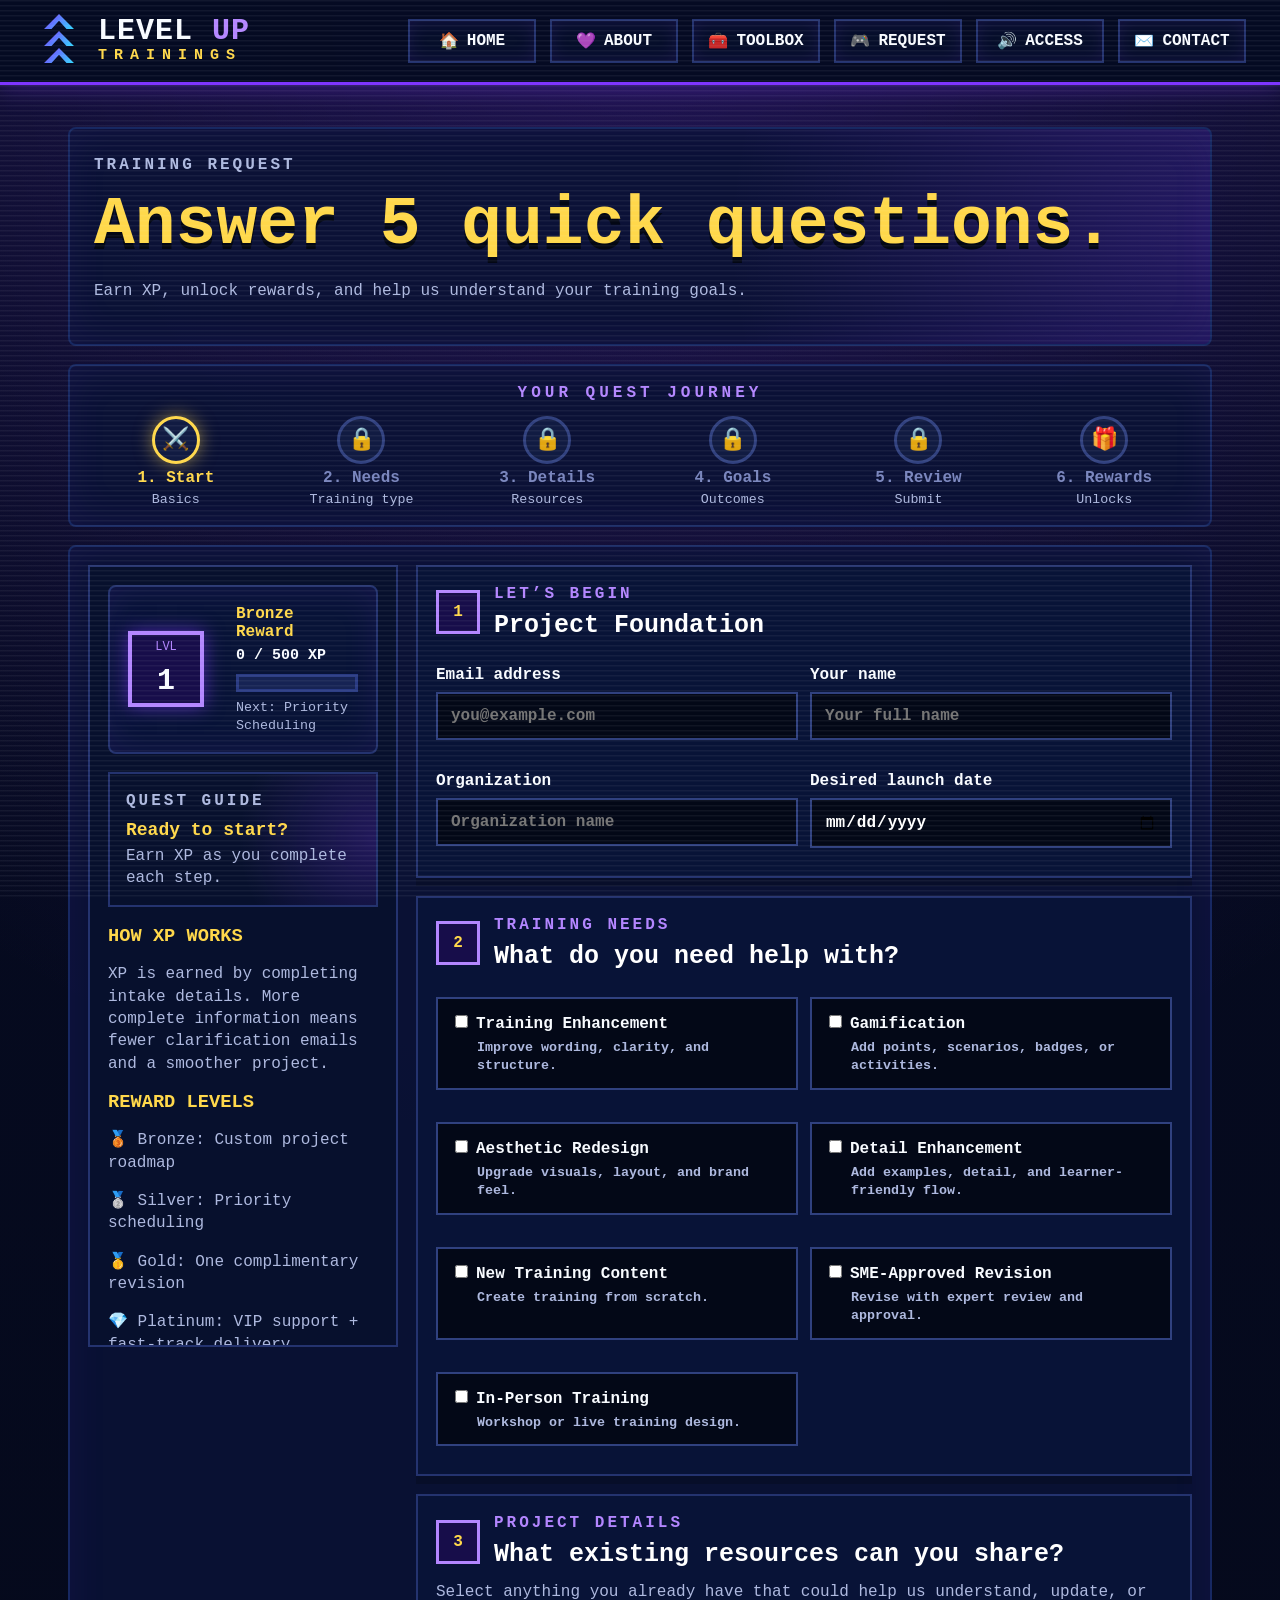
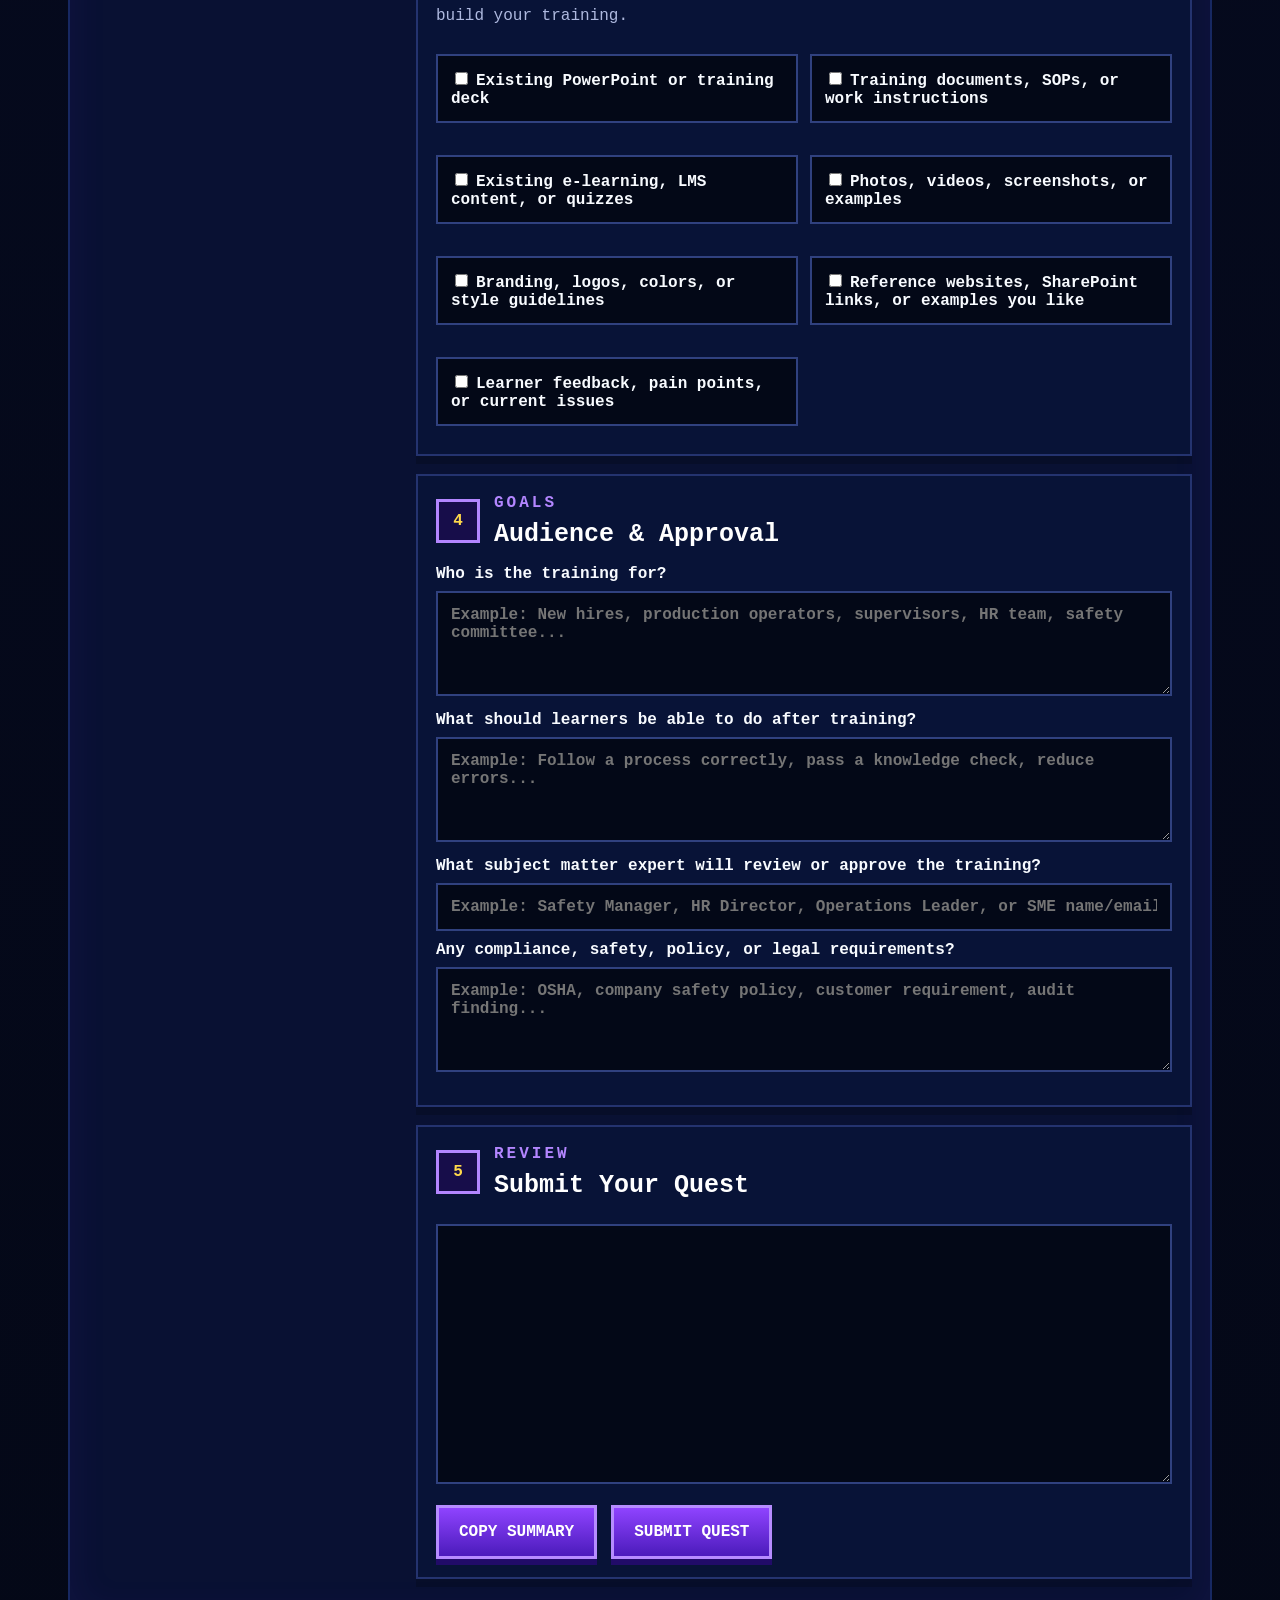
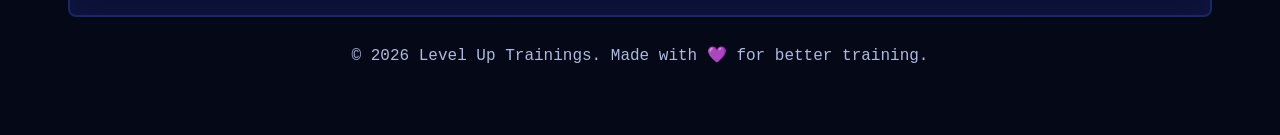
==== quest.html @ 333dbb55 "Add files via upload" ====
<!DOCTYPE html>
<html lang="en">
<head>
  <meta charset="UTF-8" />
  <meta name="viewport" content="width=device-width, initial-scale=1.0" />
  <title>Quest | Level Up Trainings</title>
  <link rel="manifest" href="manifest.webmanifest" />
  <meta name="theme-color" content="#7e35ff" />
  <link rel="apple-touch-icon" href="icon-192.png" />
  <link rel="stylesheet" href="styles.css" />
</head>
<body>
  <div id="confetti"></div>
  <div class="scanlines"></div>

  <header class="topbar">
    <div class="brand">
      <div class="level-mark"><span></span><span></span><span></span></div>
      <div>
        <h1>LEVEL <b>UP</b></h1>
        <p>TRAININGS</p>
      </div>
    </div>
    <nav>
      <a href="index.html">🏠 <span>Home</span></a>
      <a href="about.html">💜 <span>About</span></a>
      <a href="services.html">🧰 <span>Toolbox</span></a>
      <a href="quest.html">🎮 <span>reQUEST</span></a>
      <a href="accessibility.html">🔊 <span>Access</span></a>
      <a href="contact.html">✉️ <span>Contact</span></a>
    </nav>
  </header>

  <main>

    <section class="page-hero compact-page-hero">
      <p class="mini">Training reQUEST</p>
      <h2>Answer 5 quick questions.</h2>
      <p>Earn XP, unlock rewards, and help us understand your training goals.</p>
    </section>
<section class="journey">
      <p>Your Quest Journey</p>
      <div class="journey-grid">
        <div class="step active"><span>⚔️</span><b>1. Start</b><small>Basics</small></div>
        <div class="step"><span>🔒</span><b>2. Needs</b><small>Training type</small></div>
        <div class="step"><span>🔒</span><b>3. Details</b><small>Resources</small></div>
        <div class="step"><span>🔒</span><b>4. Goals</b><small>Outcomes</small></div>
        <div class="step"><span>🔒</span><b>5. Review</b><small>Submit</small></div>
        <div class="step"><span>🎁</span><b>6. Rewards</b><small>Unlocks</small></div>
      </div>
    </section>

    <section id="quest" class="quest">
      <aside id="rewards" class="side-panel">
        <section class="status-row side-status">
          <div class="level-badge">
            <span>LVL</span>
            <strong id="levelNumber">1</strong>
          </div>
          <div class="xp-summary">
            <div class="xp-top">
              <strong id="discountLine">Bronze Reward</strong>
              <span><b id="xpNumber">0</b> / 500 XP</span>
            </div>
            <div class="xp-meter"><div id="meterFill"></div></div>
            <small id="nextReward">Next: Priority Scheduling</small>
          </div>
          <div id="xpBurst" class="xp-burst">+25 XP</div>
        </section>

        <div class="reaction-card">
          <p class="mini">Quest Guide</p>
          <strong id="sideReaction">Ready to start?</strong>
          <span id="sideReactionSub">Earn XP as you complete each step.</span>
        </div>

        <h3>How XP Works</h3>
        <p>XP is earned by completing intake details. More complete information means fewer clarification emails and a smoother project.</p>

        <h3>Reward Levels</h3>
        <p>🥉 Bronze: Custom project roadmap</p>
        <p>🥈 Silver: Priority scheduling</p>
        <p>🥇 Gold: One complimentary revision</p>
        <p>💎 Platinum: VIP support + fast-track delivery</p>
      </aside>

      <form id="questForm" action="https://formspree.io/f/xlgywrpr" method="POST">
        <input type="hidden" id="xpHidden" name="training_readiness_xp" value="0 / 500">
        <input type="hidden" id="discountHidden" name="discount_unlocked" value="Bronze Reward">
        <input type="hidden" id="summaryHidden" name="full_summary" value="">

        <section class="quest-card">
          <div class="quest-title"><span>1</span><div><p class="mini">Let’s Begin</p><h3>Project Foundation</h3></div></div>
          <div class="grid">
            <label>Email address<input data-xp="25" name="email" type="email" placeholder="you@example.com"></label>
            <label>Your name<input data-xp="25" name="contact_name" type="text" placeholder="Your full name"></label>
            <label>Organization<input data-xp="25" name="company_name" type="text" placeholder="Organization name"></label>
            <label>Desired launch date<input data-xp="25" name="launch_date" type="date"></label>
          </div>
        </section>

        <section class="quest-card">
          <div class="quest-title"><span>2</span><div><p class="mini">Training Needs</p><h3>What do you need help with?</h3></div></div>
          <div class="choices">
            <label><input data-xp="40" type="checkbox" name="services" value="Training Enhancement"><b>Training Enhancement</b><small>Improve wording, clarity, and structure.</small></label>
            <label><input data-xp="40" type="checkbox" name="services" value="Gamification"><b>Gamification</b><small>Add points, scenarios, badges, or activities.</small></label>
            <label><input data-xp="40" type="checkbox" name="services" value="Aesthetic Redesign"><b>Aesthetic Redesign</b><small>Upgrade visuals, layout, and brand feel.</small></label>
            <label><input data-xp="40" type="checkbox" name="services" value="Detail Enhancement / Content Rewrite"><b>Detail Enhancement</b><small>Add examples, detail, and learner-friendly flow.</small></label>
            <label><input data-xp="60" type="checkbox" name="services" value="New Training Content"><b>New Training Content</b><small>Create training from scratch.</small></label>
            <label><input data-xp="40" type="checkbox" name="services" value="SME Approved Revision"><b>SME-Approved Revision</b><small>Revise with expert review and approval.</small></label>
            <label><input data-xp="50" type="checkbox" name="services" value="In-Person / Instructor-Led Training"><b>In-Person Training</b><small>Workshop or live training design.</small></label>
          </div>
        </section>

        <section class="quest-card">
          <div class="quest-title"><span>3</span><div><p class="mini">Project Details</p><h3>What existing resources can you share?</h3></div></div>
          <p class="quest-helper">Select anything you already have that could help us understand, update, or build your training.</p>
          <div class="choices compact">
            <label><input data-xp="40" type="checkbox" name="materials" value="Existing PowerPoint or training deck">Existing PowerPoint or training deck</label>
            <label><input data-xp="40" type="checkbox" name="materials" value="Training documents, SOPs, or work instructions">Training documents, SOPs, or work instructions</label>
            <label><input data-xp="30" type="checkbox" name="materials" value="Existing e-learning, LMS content, or quizzes">Existing e-learning, LMS content, or quizzes</label>
            <label><input data-xp="30" type="checkbox" name="materials" value="Photos, videos, screenshots, or examples">Photos, videos, screenshots, or examples</label>
            <label><input data-xp="30" type="checkbox" name="materials" value="Branding, logos, colors, or style guidelines">Branding, logos, colors, or style guidelines</label>
            <label><input data-xp="30" type="checkbox" name="materials" value="Reference websites, SharePoint links, or examples you like">Reference websites, SharePoint links, or examples you like</label>
            <label><input data-xp="30" type="checkbox" name="materials" value="Learner feedback, pain points, or current issues">Learner feedback, pain points, or current issues</label>
          </div>
        </section>

        <section class="quest-card">
          <div class="quest-title"><span>4</span><div><p class="mini">Goals</p><h3>Audience & Approval</h3></div></div>
          <label>Who is the training for?<textarea data-xp="40" name="audience" placeholder="Example: New hires, production operators, supervisors, HR team, safety committee..."></textarea></label>
          <label>What should learners be able to do after training?<textarea data-xp="50" name="learning_goals" placeholder="Example: Follow a process correctly, pass a knowledge check, reduce errors..."></textarea></label>
          <label>What subject matter expert will review or approve the training?<input data-xp="30" name="sme_contact" type="text" placeholder="Example: Safety Manager, HR Director, Operations Leader, or SME name/email"></label>
          <label>Any compliance, safety, policy, or legal requirements?<textarea data-xp="40" name="requirements" placeholder="Example: OSHA, company safety policy, customer requirement, audit finding..."></textarea></label>
        </section>

        <section class="quest-card summary">
          <div class="quest-title"><span>5</span><div><p class="mini">Review</p><h3>Submit Your Quest</h3></div></div>
          <textarea id="summaryBox" readonly></textarea>
          <div class="actions">
            <button type="button" id="copyBtn">Copy Summary</button>
            <button type="submit">Submit Quest</button>
          </div>
        </section>
      </form>
    </section>

    
    <footer>© 2026 Level Up Trainings. Made with 💜 for better training.</footer>
  </main>

  <script src="app.js"></script>
  <script>
    if ("serviceWorker" in navigator) {
      window.addEventListener("load", () => {
        navigator.serviceWorker.register("service-worker.js");
      });
    }
  </script>
</body>
</html>
---- styles.css ----
:root {
  --bg: #050b22;
  --panel: #0b1435;
  --panel2: #101c46;
  --line: #2c3c83;
  --purple: #7e35ff;
  --purple2: #b386ff;
  --gold: #ffd84b;
  --cyan: #34d8ff;
  --white: #f8fbff;
  --muted: #aeb9df;
  --green: #79ff6b;
}

* { box-sizing: border-box; }

html { scroll-behavior: smooth; }

body {
  margin: 0;
  background:
    radial-gradient(circle at top, rgba(126,53,255,.22), transparent 34%),
    linear-gradient(180deg, #060b22 0%, #040817 100%);
  color: var(--white);
  font-family: "Courier New", monospace;
}

.scanlines {
  pointer-events: none;
  position: fixed;
  inset: 0;
  z-index: 999;
  opacity: .055;
  background: repeating-linear-gradient(0deg, transparent 0 3px, white 4px 5px);
}

.topbar {
  position: sticky;
  top: 0;
  z-index: 50;
  display: flex;
  justify-content: space-between;
  align-items: center;
  padding: 14px 34px;
  background: rgba(5, 11, 34, .96);
  border-bottom: 3px solid var(--purple);
  box-shadow: 0 0 28px rgba(126,53,255,.35);
}

.brand {
  display: flex;
  align-items: center;
  gap: 14px;
}

.level-mark {
  width: 50px;
  height: 54px;
  position: relative;
}

.level-mark span {
  position: absolute;
  left: 10px;
  width: 30px;
  height: 15px;
  background: linear-gradient(135deg, var(--purple), var(--cyan));
  clip-path: polygon(50% 0, 100% 100%, 75% 100%, 50% 45%, 25% 100%, 0 100%);
  filter: drop-shadow(0 0 10px rgba(126,53,255,.8));
  animation: logoPulse 1.4s infinite alternate;
}

.level-mark span:nth-child(1) { top: 0; }
.level-mark span:nth-child(2) { top: 17px; animation-delay: .15s; }
.level-mark span:nth-child(3) { top: 34px; animation-delay: .3s; }

@keyframes logoPulse {
  from { transform: translateY(0); filter: drop-shadow(0 0 8px rgba(126,53,255,.6)); }
  to { transform: translateY(-4px); filter: drop-shadow(0 0 16px rgba(52,216,255,.9)); }
}

.brand h1 {
  margin: 0;
  font-size: 30px;
  line-height: .9;
  letter-spacing: 1px;
}

.brand h1 b { color: var(--purple2); }

.brand p {
  margin: 2px 0 0;
  color: var(--gold);
  letter-spacing: 7px;
  font-weight: 900;
  font-size: 15px;
}

nav {
  display: flex;
  align-items: center;
  gap: 14px;
  text-transform: uppercase;
  font-weight: 900;
}

nav a {
  height: 44px;
  min-width: 128px;
  display: inline-flex;
  align-items: center;
  justify-content: center;
  gap: 8px;
  color: var(--white);
  text-decoration: none;
  border: 2px solid #24336f;
  background: rgba(7, 16, 45, .72);
  box-shadow: inset 0 0 18px rgba(126,53,255,.12);
}

nav a:hover { color: var(--gold); }

main {
  max-width: 1180px;
  margin: 0 auto;
  padding: 24px 18px 70px;
}

.hero {
  display: grid;
  grid-template-columns: 1fr 1fr;
  gap: 22px;
  align-items: center;
  padding: 28px;
  border: 2px solid #152565;
  border-radius: 8px;
  background:
    radial-gradient(circle at 76% 42%, rgba(126,53,255,.38), transparent 30%),
    linear-gradient(135deg, rgba(10,18,54,.96), rgba(3,7,22,.96));
  box-shadow: inset 0 0 80px rgba(126,53,255,.10), 0 0 34px rgba(0,0,0,.45);
  position: relative;
  overflow: hidden;
}

.hero:before {
  content: "";
  position: absolute;
  inset: 0;
  opacity: .12;
  background-image:
    linear-gradient(rgba(255,255,255,.03) 1px, transparent 1px),
    linear-gradient(90deg, rgba(255,255,255,.03) 1px, transparent 1px);
  background-size: 20px 20px;
}

.hero > * { position: relative; }

.mini {
  text-transform: uppercase;
  color: var(--purple2);
  letter-spacing: 3px;
  font-weight: 900;
  margin: 0 0 8px;
}

.hero h2 {
  margin: 0 0 16px;
  font-size: clamp(42px, 6vw, 72px);
  line-height: .94;
  letter-spacing: -2px;
  text-shadow: 0 6px #030714;
}

.hero h2 span { color: var(--purple2); }
.hero h2 em {
  color: var(--gold);
  font-style: normal;
}

.intro {
  max-width: 500px;
  font-size: 19px;
  line-height: 1.4;
}

.pixel-button {
  display: inline-flex;
  align-items: center;
  gap: 16px;
  margin-top: 16px;
  padding: 17px 28px;
  color: white;
  text-decoration: none;
  font-size: 24px;
  font-weight: 900;
  background: linear-gradient(180deg, #8f43ff, #4b1bbb);
  border: 4px solid #b68cff;
  border-radius: 8px;
  box-shadow: 0 7px 0 #210b68, 0 0 24px rgba(126,53,255,.7);
  text-transform: uppercase;
}

.mascot-stage {
  min-height: 390px;
  display: grid;
  place-items: center;
  position: relative;
  overflow: hidden;
  border-radius: 8px;
  border: 1px solid rgba(126,53,255,.35);
  background:
    radial-gradient(circle at center, rgba(126,53,255,.25), transparent 45%),
    linear-gradient(180deg, rgba(9, 20, 62, .9), rgba(6, 11, 34, .95));
}

.sky {
  position: absolute;
  inset: 0;
  opacity: .22;
  background:
    radial-gradient(circle at 18% 22%, var(--gold) 0 2px, transparent 3px),
    radial-gradient(circle at 70% 18%, var(--purple2) 0 2px, transparent 3px),
    radial-gradient(circle at 80% 55%, var(--cyan) 0 1px, transparent 2px),
    linear-gradient(180deg, rgba(22, 62, 92, .45), rgba(2,8,24,.7));
}

.platform {
  position: absolute;
  bottom: 52px;
  width: 320px;
  height: 38px;
  background:
    linear-gradient(180deg, #7be34a 0 35%, #3f8e28 35% 55%, #5d331e 55% 100%);
  border: 5px solid #1e120c;
  box-shadow: 0 12px 0 rgba(0,0,0,.35);
}

#mascot {
  position: relative;
  z-index: 2;
  width: min(320px, 88%);
  image-rendering: auto;
  filter: drop-shadow(0 16px 0 rgba(0,0,0,.3));
  animation: idle 1.8s ease-in-out infinite;
}

#mascot.jump { animation: hop .55s ease; }

@keyframes idle {
  0%,100% { transform: translateY(0); }
  50% { transform: translateY(-7px); }
}

@keyframes hop {
  0% { transform: translateY(0) scale(1); }
  35% { transform: translateY(-36px) scale(1.06); }
  70% { transform: translateY(7px) scale(.98); }
  100% { transform: translateY(0) scale(1); }
}

.speech {
  position: absolute;
  right: 18px;
  top: 22px;
  z-index: 4;
  width: 230px;
  padding: 15px;
  color: #15122f;
  background: var(--white);
  border: 4px solid #cfd6ef;
  box-shadow: 7px 7px 0 rgba(0,0,0,.25);
}

.speech:after {
  content: "";
  position: absolute;
  bottom: -22px;
  left: 38px;
  width: 24px;
  height: 24px;
  background: var(--white);
  border-right: 4px solid #cfd6ef;
  border-bottom: 4px solid #cfd6ef;
  transform: rotate(45deg);
}

.speech strong { color: #11172f; }
.speech p { margin: 8px 0 0; color: #3e4371; }

.status-row, .feature-row, .journey, .quest, .contact {
  margin-top: 18px;
  border: 2px solid #172862;
  border-radius: 8px;
  background: rgba(10, 18, 54, .92);
  box-shadow: inset 0 0 40px rgba(126,53,255,.08);
}

.status-row {
  position: relative;
  display: grid;
  grid-template-columns: 90px 1fr;
  gap: 18px;
  align-items: center;
  padding: 18px;
}

.level-badge {
  width: 76px;
  height: 76px;
  display: grid;
  place-items: center;
  border: 4px solid var(--purple2);
  background: #170d4a;
  box-shadow: 0 0 18px rgba(126,53,255,.55);
}

.level-badge span { font-size: 12px; color: var(--purple2); }
.level-badge strong { font-size: 30px; color: var(--white); }

.xp-top {
  display: flex;
  justify-content: space-between;
  gap: 12px;
  font-weight: 900;
  color: var(--gold);
}

.xp-top span { color: var(--white); }

.xp-meter {
  height: 18px;
  margin: 10px 0 6px;
  background: #162354;
  border: 3px solid #293a82;
  overflow: hidden;
}

#meterFill {
  height: 100%;
  width: 0%;
  background: linear-gradient(90deg, var(--purple), var(--gold));
  transition: width .45s cubic-bezier(.2,.8,.2,1);
}

#nextReward { color: var(--muted); }

.xp-burst {
  position: absolute;
  right: 20px;
  top: 8px;
  opacity: 0;
  color: var(--gold);
  background: #21135e;
  border: 3px solid var(--purple2);
  padding: 8px 12px;
  font-weight: 900;
}

.xp-burst.show { animation: burst .85s ease; }

@keyframes burst {
  0% { opacity: 0; transform: translateY(16px) scale(.85); }
  25% { opacity: 1; transform: translateY(0) scale(1.08); }
  100% { opacity: 0; transform: translateY(-42px) scale(1); }
}

.feature-row {
  display: grid;
  grid-template-columns: repeat(3, 1fr);
}

.feature-row div {
  padding: 18px;
  border-right: 1px solid #24336f;
}

.feature-row div:last-child { border-right: 0; }

.feature-row strong {
  display: inline-grid;
  place-items: center;
  width: 48px;
  height: 48px;
  border: 3px solid var(--purple2);
  color: var(--gold);
  margin-bottom: 8px;
}

.feature-row h3 {
  margin: 0 0 6px;
  color: var(--gold);
  text-transform: uppercase;
}

.feature-row p { margin: 0; color: var(--muted); }

.journey {
  padding: 18px;
}

.journey > p {
  text-align: center;
  margin: 0 0 14px;
  text-transform: uppercase;
  color: var(--purple2);
  letter-spacing: 4px;
  font-weight: 900;
}

.journey-grid {
  display: grid;
  grid-template-columns: repeat(6, 1fr);
  gap: 10px;
}

.step {
  display: grid;
  place-items: center;
  gap: 5px;
  color: #7985bd;
  text-align: center;
}

.step span {
  width: 48px;
  height: 48px;
  display: grid;
  place-items: center;
  border: 3px solid #31417f;
  border-radius: 50%;
  background: #111b42;
  font-size: 22px;
}

.step.active { color: var(--gold); }
.step.active span {
  border-color: var(--gold);
  box-shadow: 0 0 18px rgba(255,216,75,.5);
}

.step small { color: var(--muted); }

.quest {
  display: grid;
  grid-template-columns: 310px 1fr;
  gap: 18px;
  padding: 18px;
}

.side-panel {
  align-self: start;
  position: sticky;
  top: 108px;
  border: 2px solid #24336f;
  background: #07102d;
  padding: 18px;
}

.side-panel h3 {
  color: var(--gold);
  text-transform: uppercase;
  margin: 0 0 10px;
}

.side-panel p {
  color: var(--muted);
  line-height: 1.4;
}

.quest-card {
  margin-bottom: 18px;
  padding: 18px;
  background: #081337;
  border: 2px solid #24336f;
  box-shadow: 0 8px 0 rgba(0,0,0,.2);
}

.quest-title {
  display: flex;
  gap: 14px;
  align-items: center;
  margin-bottom: 16px;
}

.quest-title span {
  width: 44px;
  height: 44px;
  display: grid;
  place-items: center;
  color: var(--gold);
  background: #170d4a;
  border: 3px solid var(--purple2);
  font-weight: 900;
}

.quest-title h3 {
  margin: 0;
  font-size: 25px;
  color: white;
}

.grid, .choices {
  display: grid;
  grid-template-columns: repeat(2, minmax(0,1fr));
  gap: 12px;
}

label {
  display: block;
  font-weight: 900;
  color: var(--white);
  margin: 10px 0;
}

input[type="text"], input[type="email"], input[type="date"], textarea {
  width: 100%;
  margin-top: 8px;
  padding: 13px;
  color: white;
  background: #030817;
  border: 2px solid #30417f;
  font: inherit;
  outline: none;
}

input:focus, textarea:focus {
  border-color: var(--gold);
  box-shadow: 0 0 0 3px rgba(255,216,75,.16);
}

textarea {
  min-height: 105px;
  resize: vertical;
}

.choices label {
  border: 2px solid #30417f;
  background: #030817;
  padding: 13px;
  cursor: pointer;
}

.choices label:has(input:checked) {
  border-color: var(--gold);
  background: #17113f;
  box-shadow: 0 0 18px rgba(255,216,75,.13);
}

.choices input {
  accent-color: var(--gold);
  margin-right: 8px;
}

.choices small {
  display: block;
  color: var(--muted);
  margin: 6px 0 0 26px;
  line-height: 1.35;
}

.compact label { font-weight: 800; }

.summary textarea {
  min-height: 260px;
}

.actions {
  display: flex;
  gap: 14px;
  flex-wrap: wrap;
  margin-top: 16px;
}

button {
  padding: 15px 20px;
  color: white;
  font: inherit;
  font-weight: 900;
  text-transform: uppercase;
  cursor: pointer;
  background: linear-gradient(180deg, #8f43ff, #4b1bbb);
  border: 3px solid #b68cff;
  box-shadow: 0 6px 0 #210b68;
}

.contact {
  padding: 24px;
  display: grid;
  grid-template-columns: 1.2fr .8fr;
  gap: 18px;
}

.contact h3 {
  color: var(--gold);
  margin: 0 0 10px;
  font-size: 30px;
}

.contact p {
  color: var(--muted);
}

.contact a {
  color: var(--gold);
  font-weight: 900;
}

.contact-card {
  border: 2px solid #24336f;
  background: #07102d;
  padding: 18px;
}

footer {
  color: var(--muted);
  text-align: center;
  margin-top: 28px;
}

.confetti-piece {
  position: fixed;
  top: -20px;
  width: 10px;
  height: 16px;
  z-index: 900;
  animation: fall 1.4s linear forwards;
}

@keyframes fall {
  to { transform: translateY(110vh) rotate(540deg); opacity: 0; }
}

@media (max-width: 850px) {
  .topbar {
    display: block;
    padding: 12px 18px;
  }

  .brand {
    justify-content: center;
  }

  .brand h1 {
    font-size: 29px;
  }

  .brand p {
    letter-spacing: 6px;
  }

  nav {
    justify-content: center;
    gap: 18px;
    margin-top: 12px;
    font-size: 15px;
  }

  main {
    padding: 12px 10px 50px;
  }

  .hero {
    grid-template-columns: 1fr;
    padding: 18px;
    gap: 12px;
  }

  .hero-copy {
    text-align: center;
  }

  .mini {
    font-size: 12px;
    letter-spacing: 2px;
  }

  .hero h2 {
    font-size: 42px;
  }

  .intro {
    font-size: 16px;
    margin: 0 auto;
  }

  .pixel-button {
    font-size: 19px;
    padding: 14px 20px;
    margin-top: 12px;
  }

  .mascot-stage {
    min-height: 310px;
  }

  #mascot {
    width: min(250px, 80%);
  }

  .platform {
    width: 250px;
    bottom: 38px;
  }

  .speech {
    width: 205px;
    right: 8px;
    top: 12px;
    font-size: 14px;
  }

  .status-row {
    grid-template-columns: 70px 1fr;
    padding: 14px;
    margin-top: 12px;
  }

  .level-badge {
    width: 62px;
    height: 62px;
  }

  .feature-row {
    grid-template-columns: repeat(3, 1fr);
    margin-top: 12px;
  }

  .feature-row div {
    padding: 12px 8px;
    text-align: center;
  }

  .feature-row strong {
    margin: 0 auto 7px;
    width: 38px;
    height: 38px;
  }

  .feature-row h3 {
    font-size: 13px;
  }

  .feature-row p {
    display: none;
  }

  .journey {
    margin-top: 12px;
    padding: 14px;
  }

  .journey-grid {
    grid-template-columns: 1fr;
    gap: 8px;
  }

  .step {
    display: grid;
    grid-template-columns: 48px 1fr;
    text-align: left;
    justify-items: start;
    padding: 10px;
    background: rgba(7, 16, 45, .72);
    border: 1px solid #24336f;
  }

  .step span {
    grid-row: span 2;
  }

  .quest {
    grid-template-columns: 1fr;
    padding: 12px;
    margin-top: 12px;
  }

  .side-panel {
    position: relative;
    top: 0;
    order: 2;
  }

  form {
    order: 1;
  }

  .quest-card {
    padding: 14px;
    margin-bottom: 14px;
  }

  .quest-title h3 {
    font-size: 22px;
  }

  .grid, .choices {
    grid-template-columns: 1fr;
  }

  .contact {
    grid-template-columns: 1fr;
    padding: 18px;
  }
}


/* V4 refinements */
.mascot-glow {
  position: absolute;
  z-index: 1;
  width: 260px;
  height: 260px;
  border-radius: 50%;
  background: radial-gradient(circle, rgba(126,53,255,.34), rgba(126,53,255,.10) 45%, transparent 70%);
  filter: blur(10px);
  animation: softGlow 2.6s ease-in-out infinite alternate;
}

@keyframes softGlow {
  from { opacity: .55; transform: scale(.96); }
  to { opacity: .95; transform: scale(1.05); }
}

#mascot {
  mix-blend-mode: normal;
}

#mascot::after {
  content: "";
}

.mascot-stage::after {
  content: "";
  position: absolute;
  z-index: 1;
  bottom: 42px;
  width: 270px;
  height: 34px;
  border-radius: 50%;
  background: radial-gradient(ellipse, rgba(0,0,0,.45), transparent 68%);
}

.quest-helper {
  margin: -4px 0 16px;
  color: var(--muted);
  line-height: 1.45;
}

.choices.compact {
  grid-template-columns: repeat(2, minmax(0, 1fr));
}

@media (max-width: 850px) {
  nav {
    display: grid;
    grid-template-columns: repeat(3, 1fr);
    gap: 8px;
    margin-top: 10px;
  }

  nav a {
    min-width: 0;
    height: 40px;
    font-size: 13px;
    padding: 0 6px;
  }

  .hero {
    padding: 14px;
  }

  .hero h2 {
    font-size: 36px;
  }

  .intro {
    font-size: 15px;
  }

  .mascot-stage {
    min-height: 250px;
  }

  #mascot {
    width: min(215px, 72%);
  }

  .platform {
    width: 220px;
    height: 30px;
    bottom: 30px;
    border-width: 4px;
  }

  .mascot-stage::after {
    bottom: 24px;
    width: 210px;
  }

  .mascot-glow {
    width: 210px;
    height: 210px;
  }

  .speech {
    width: 178px;
    right: 6px;
    top: 8px;
    font-size: 12px;
    padding: 11px;
  }

  .speech p {
    margin-top: 5px;
  }

  .status-row,
  .feature-row,
  .journey,
  .quest {
    margin-top: 10px;
  }

  .choices.compact {
    grid-template-columns: 1fr;
  }
}


/* V5: pinned live level/XP/reaction side panel */
.side-panel {
  top: 96px;
}

.side-status {
  margin-top: 0;
  margin-bottom: 18px;
  border: 2px solid #24336f;
  background: #081337;
  box-shadow: inset 0 0 35px rgba(126,53,255,.10);
}

.side-status .xp-top {
  display: block;
}

.side-status .xp-top strong {
  display: block;
  color: var(--gold);
  margin-bottom: 6px;
}

.side-status .xp-top span {
  display: block;
  color: var(--white);
  font-size: 15px;
}

.reaction-card {
  border: 2px solid #24336f;
  background:
    radial-gradient(circle at right, rgba(126,53,255,.22), transparent 50%),
    #07102d;
  padding: 16px;
  margin-bottom: 18px;
}

.reaction-card strong {
  display: block;
  color: var(--gold);
  font-size: 18px;
  margin-bottom: 6px;
}

.reaction-card span {
  color: var(--muted);
  line-height: 1.35;
}

.quest {
  align-items: start;
}

@media (min-width: 851px) {
  .side-panel {
    max-height: calc(100vh - 118px);
    overflow: auto;
  }
}

@media (max-width: 850px) {
  .side-panel {
    order: -1;
    position: sticky;
    top: 105px;
    z-index: 20;
    padding: 12px;
    background: rgba(7, 16, 45, .96);
    backdrop-filter: blur(8px);
  }

  .side-panel h3,
  .side-panel > p,
  .reaction-card,
  .side-panel h3:nth-of-type(2),
  .side-panel h3:nth-of-type(2) ~ p {
    display: none;
  }

  .side-status {
    margin-bottom: 0;
    grid-template-columns: 58px 1fr;
    padding: 10px;
  }

  .side-status .level-badge {
    width: 52px;
    height: 52px;
  }

  .side-status .xp-top strong {
    font-size: 13px;
    margin-bottom: 3px;
  }

  .side-status .xp-meter {
    height: 13px;
    margin: 6px 0 3px;
  }
}


/* V9: About + Accessibility sections */
.info-section {
  margin-top: 18px;
  border: 2px solid #172862;
  border-radius: 8px;
  background:
    radial-gradient(circle at right, rgba(126,53,255,.16), transparent 46%),
    rgba(10, 18, 54, .92);
  box-shadow: inset 0 0 40px rgba(126,53,255,.08);
  padding: 24px;
  display: grid;
  grid-template-columns: 1.3fr .8fr;
  gap: 20px;
}

.info-section h3 {
  color: var(--gold);
  font-size: 30px;
  margin: 0 0 12px;
}

.info-section h4 {
  color: var(--gold);
  margin: 0 0 10px;
  text-transform: uppercase;
}

.info-section p {
  color: var(--muted);
  line-height: 1.55;
}

.toolbox-card,
.braille-card {
  border: 2px solid #24336f;
  background: #07102d;
  padding: 18px;
  box-shadow: inset 0 0 26px rgba(126,53,255,.10);
}

.toolbox-card ul {
  padding-left: 20px;
  color: var(--white);
  line-height: 1.8;
}

.access-actions {
  display: flex;
  gap: 12px;
  flex-wrap: wrap;
  margin-top: 14px;
}

.speaker-btn {
  padding: 14px 18px;
  color: white;
  font: inherit;
  font-weight: 900;
  text-transform: uppercase;
  cursor: pointer;
  background: linear-gradient(180deg, #8f43ff, #4b1bbb);
  border: 3px solid #b68cff;
  box-shadow: 0 6px 0 #210b68;
}

.speaker-btn.secondary {
  background: #081337;
  color: var(--gold);
}

.braille-card textarea {
  min-height: 280px;
  color: white;
  background: #030817;
  border: 2px solid #30417f;
  width: 100%;
  font: inherit;
  line-height: 1.45;
}

.small-note {
  font-size: 13px;
}

@media (max-width: 1050px) {
  nav {
    flex-wrap: wrap;
    justify-content: center;
  }

  nav a {
    min-width: 112px;
  }
}

@media (max-width: 850px) {
  .info-section {
    grid-template-columns: 1fr;
    padding: 16px;
    margin-top: 12px;
  }

  .info-section h3 {
    font-size: 24px;
  }

  .access-actions {
    display: grid;
    grid-template-columns: 1fr;
  }

  .speaker-btn {
    width: 100%;
  }

  .braille-card textarea {
    min-height: 240px;
  }

  nav {
    grid-template-columns: repeat(2, 1fr);
  }

  nav a {
    height: 38px;
  }
}


/* V10 multipage layout */
.page-hero {
  margin-top: 18px;
  border: 2px solid #172862;
  border-radius: 8px;
  padding: 34px;
  background:
    radial-gradient(circle at right, rgba(126,53,255,.22), transparent 42%),
    rgba(10, 18, 54, .92);
  box-shadow: inset 0 0 40px rgba(126,53,255,.08);
}

.page-hero h2 {
  margin: 0 0 12px;
  font-size: clamp(38px, 6vw, 68px);
  color: var(--gold);
  text-shadow: 0 6px #030714;
}

.page-hero p {
  color: var(--muted);
  line-height: 1.55;
  max-width: 760px;
}

.compact-page-hero {
  padding: 24px;
}

.small-button {
  font-size: 18px;
  padding: 13px 18px;
}

.service-grid {
  margin-top: 18px;
  display: grid;
  grid-template-columns: repeat(3, minmax(0,1fr));
  gap: 16px;
}

.service-card {
  border: 2px solid #24336f;
  background: #081337;
  padding: 20px;
  box-shadow: 0 8px 0 rgba(0,0,0,.2);
}

.service-card strong {
  display: inline-grid;
  place-items: center;
  width: 52px;
  height: 52px;
  color: var(--gold);
  border: 3px solid var(--purple2);
  margin-bottom: 12px;
  font-size: 24px;
}

.service-card h3 {
  color: var(--gold);
  margin: 0 0 8px;
}

.service-card p {
  color: var(--muted);
  line-height: 1.45;
}

@media (max-width: 1050px) {
  .service-grid {
    grid-template-columns: repeat(2, minmax(0,1fr));
  }
}

@media (max-width: 850px) {
  .page-hero {
    padding: 18px;
    margin-top: 12px;
  }

  .page-hero h2 {
    font-size: 36px;
  }

  .service-grid {
    grid-template-columns: 1fr;
    gap: 12px;
  }
}


/* V11 Training reQUEST + hover popups */
.request-title span {
  color: var(--gold);
  text-shadow: 0 0 12px rgba(255,216,75,.9);
  letter-spacing: 2px;
}

.hover-popup {
  position: fixed;
  top: 108px;
  right: 24px;
  z-index: 1000;
  width: min(420px, calc(100vw - 32px));
  border: 3px solid var(--purple2);
  background:
    radial-gradient(circle at right, rgba(126,53,255,.25), transparent 52%),
    #07102d;
  box-shadow: 0 0 30px rgba(126,53,255,.35), 8px 8px 0 rgba(0,0,0,.35);
  padding: 20px;
  color: var(--white);
  opacity: 0;
  pointer-events: none;
  transform: translateY(-8px) scale(.98);
  transition: opacity .18s ease, transform .18s ease;
}

.hover-popup.show {
  opacity: 1;
  pointer-events: auto;
  transform: translateY(0) scale(1);
}

.hover-popup h3 {
  color: var(--gold);
  margin: 0 0 10px;
}

.hover-popup p,
.hover-popup li {
  color: var(--muted);
  line-height: 1.45;
}

.hover-popup a {
  color: var(--gold);
  font-weight: 900;
}

.popup-close {
  position: absolute;
  right: 10px;
  top: 8px;
  width: 30px;
  height: 30px;
  color: var(--gold);
  background: #081337;
  border: 2px solid #24336f;
  box-shadow: none;
  padding: 0;
}

.popup-trigger {
  position: relative;
}

.pixel-button:hover {
  filter: brightness(1.18);
  transform: translateY(-2px);
}

@media (hover: hover) {
  .popup-trigger:hover {
    color: var(--gold);
  }
}

@media (max-width: 850px) {
  .hover-popup {
    top: 138px;
    left: 12px;
    right: 12px;
    width: auto;
  }
}


/* V12 installable app / PWA */
.install-app-btn {
  display: none;
  margin-left: 12px;
  margin-top: 16px;
  padding: 14px 18px;
  color: var(--gold);
  font: inherit;
  font-weight: 900;
  text-transform: uppercase;
  cursor: pointer;
  background: #081337;
  border: 3px solid #24336f;
  box-shadow: 0 6px 0 #030714;
}

.install-app-btn.show {
  display: inline-flex;
}

@media (display-mode: standalone) {
  .install-app-btn {
    display: none !important;
  }

  body::before {
    content: "APP MODE";
    position: fixed;
    right: 12px;
    bottom: 12px;
    z-index: 9999;
    color: var(--gold);
    background: rgba(7,16,45,.9);
    border: 2px solid #24336f;
    padding: 6px 10px;
    font-size: 11px;
    pointer-events: none;
  }
}

@media (max-width: 850px) {
  .install-app-btn {
    width: 100%;
    justify-content: center;
    margin-left: 0;
  }
}


/* V13: Sun/Moon teeter-totter day/night mode */
body.light-mode {
  --bg: #fff9e9;
  --panel: #fffdf4;
  --panel2: #fff4d8;
  --line: #c9a8ff;
  --purple: #7e35ff;
  --purple2: #8d55ff;
  --gold: #ef8b13;
  --cyan: #3aa8d8;
  --white: #0c1534;
  --muted: #304066;
  --green: #137a37;
  background:
    radial-gradient(circle at top, rgba(255,216,75,.28), transparent 34%),
    linear-gradient(180deg, #fff9e9 0%, #fffdf4 100%);
  color: #0c1534;
}

body.light-mode .topbar {
  background: rgba(255, 253, 244, .96);
}

body.light-mode .hero,
body.light-mode .feature-row,
body.light-mode .home-preview,
body.light-mode .info-section,
body.light-mode .page-hero,
body.light-mode .contact {
  background:
    radial-gradient(circle at right, rgba(126,53,255,.10), transparent 50%),
    rgba(255, 253, 244, .92);
}

body.light-mode .mascot-stage {
  background:
    radial-gradient(circle at center, rgba(255,216,75,.22), transparent 48%),
    linear-gradient(180deg, rgba(204,238,255,.9), rgba(255,246,216,.95));
}

body.light-mode .sky {
  opacity: .55;
  background:
    radial-gradient(circle at 25% 25%, rgba(255,216,75,.65) 0 3px, transparent 4px),
    radial-gradient(circle at 70% 30%, rgba(90,170,220,.35) 0 28px, transparent 30px),
    radial-gradient(circle at 45% 55%, rgba(90,170,220,.28) 0 22px, transparent 24px),
    linear-gradient(180deg, rgba(188,229,255,.65), rgba(255,246,216,.5));
}

.celestial-toggle {
  position: absolute;
  z-index: 3;
  left: 50%;
  bottom: 36px;
  width: 340px;
  height: 130px;
  transform: translateX(-50%);
  pointer-events: none;
}

.celestial {
  position: absolute;
  z-index: 5;
  width: 68px;
  height: 68px;
  border: 3px solid var(--purple2);
  border-radius: 50%;
  background: rgba(7,16,45,.85);
  box-shadow: 0 0 20px rgba(126,53,255,.55);
  cursor: pointer;
  pointer-events: auto;
  font-size: 34px;
  display: grid;
  place-items: center;
  transition: transform .65s cubic-bezier(.2,.9,.2,1), filter .3s ease, box-shadow .3s ease;
}

.celestial:hover {
  filter: brightness(1.2);
}

.celestial.moon {
  left: 0;
  bottom: 18px;
}

.celestial.sun {
  right: 0;
  top: 6px;
}

.seesaw {
  position: absolute;
  left: 45px;
  right: 45px;
  bottom: 46px;
  height: 70px;
  transform: rotate(-10deg);
  transform-origin: center;
  transition: transform .65s cubic-bezier(.2,.9,.2,1);
}

.seesaw-board {
  position: absolute;
  left: 0;
  right: 0;
  top: 22px;
  height: 12px;
  background: linear-gradient(90deg, #7e35ff, #b386ff, #7e35ff);
  border: 3px solid #21105c;
  box-shadow: 0 0 18px rgba(126,53,255,.45);
}

.seesaw-base {
  position: absolute;
  left: 50%;
  bottom: 0;
  width: 54px;
  height: 48px;
  transform: translateX(-50%);
  background: linear-gradient(180deg, var(--purple2), var(--purple));
  clip-path: polygon(50% 0, 100% 100%, 0 100%);
  filter: drop-shadow(0 0 10px rgba(126,53,255,.45));
}

body.light-mode .seesaw {
  transform: rotate(10deg);
}

body.light-mode .celestial.sun {
  transform: translateY(76px) scale(1.08);
  box-shadow: 0 0 24px rgba(255,216,75,.85);
  background: #fff7ce;
}

body.light-mode .celestial.moon {
  transform: translateY(-78px) scale(.92);
  opacity: .82;
}

body:not(.light-mode) .celestial.moon {
  box-shadow: 0 0 24px rgba(179,134,255,.85);
}

body:not(.light-mode) .celestial.sun {
  opacity: .9;
}

.mode-hint {
  position: absolute;
  z-index: 4;
  bottom: 4px;
  left: 50%;
  transform: translateX(-50%);
  margin: 0;
  font-size: 12px;
  color: var(--muted);
  text-align: center;
  width: 260px;
}

body.light-mode .speech {
  background: #ffffff;
  color: #15122f;
}

body.light-mode .speech:after {
  background: #ffffff;
}

body.light-mode .speech p {
  color: #4d4d7a;
}

body.light-mode nav a,
body.light-mode .service-card,
body.light-mode .toolbox-card,
body.light-mode .contact-card,
body.light-mode .hover-popup {
  background: rgba(255,255,255,.84);
}

body.light-mode input[type="text"],
body.light-mode input[type="email"],
body.light-mode input[type="date"],
body.light-mode textarea {
  background: #ffffff;
  color: #0c1534;
}

@media (max-width: 850px) {
  .celestial-toggle {
    width: 245px;
    height: 96px;
    bottom: 26px;
  }

  .celestial {
    width: 48px;
    height: 48px;
    font-size: 24px;
  }

  .celestial.moon {
    bottom: 16px;
  }

  .celestial.sun {
    top: 4px;
  }

  .seesaw {
    left: 32px;
    right: 32px;
    bottom: 36px;
  }

  body.light-mode .celestial.sun {
    transform: translateY(52px) scale(1.05);
  }

  body.light-mode .celestial.moon {
    transform: translateY(-54px) scale(.92);
  }

  .mode-hint {
    display: none;
  }
}


/* V14: polished integrated day/night scene */
.mascot-stage {
  min-height: 430px;
  overflow: hidden;
}

.mascot-stage::before {
  content: "";
  position: absolute;
  inset: 0;
  z-index: 0;
  opacity: .55;
  background:
    radial-gradient(circle at 15% 22%, rgba(255,216,75,.7) 0 2px, transparent 3px),
    radial-gradient(circle at 78% 25%, rgba(179,134,255,.65) 0 2px, transparent 3px),
    radial-gradient(circle at 63% 65%, rgba(52,216,255,.45) 0 1px, transparent 2px);
  animation: twinkle 2.4s ease-in-out infinite alternate;
}

@keyframes twinkle {
  from { opacity: .32; }
  to { opacity: .7; }
}

.scene-toggle-card {
  position: absolute;
  right: 22px;
  bottom: 18px;
  z-index: 5;
  width: 290px;
  min-height: 150px;
  border: 3px solid rgba(179,134,255,.75);
  border-radius: 18px;
  background:
    radial-gradient(circle at 80% 26%, rgba(255,216,75,.14), transparent 42%),
    rgba(7,16,45,.78);
  box-shadow:
    0 0 28px rgba(126,53,255,.38),
    inset 0 0 26px rgba(126,53,255,.14);
  backdrop-filter: blur(4px);
  padding: 14px 16px 10px;
}

.scene-title {
  margin: 0 0 4px;
  color: var(--gold);
  text-align: center;
  font-weight: 900;
  letter-spacing: 1px;
  text-transform: uppercase;
}

.scene-toggle-card .celestial-toggle {
  position: relative;
  left: auto;
  bottom: auto;
  width: 100%;
  height: 84px;
  transform: none;
}

.scene-toggle-card .celestial {
  width: 50px;
  height: 50px;
  font-size: 25px;
  border-width: 3px;
}

.scene-toggle-card .celestial.moon {
  left: 14px;
  bottom: 16px;
}

.scene-toggle-card .celestial.sun {
  right: 14px;
  top: 8px;
}

.scene-toggle-card .seesaw {
  left: 58px;
  right: 58px;
  bottom: 28px;
  height: 54px;
}

.scene-toggle-card .seesaw-board {
  height: 9px;
  top: 22px;
  border-width: 2px;
}

.scene-toggle-card .seesaw-base {
  width: 40px;
  height: 34px;
}

.scene-toggle-card .mode-hint {
  position: static;
  transform: none;
  width: auto;
  margin-top: 0;
  color: var(--muted);
}

#mascot {
  z-index: 4;
  width: min(295px, 74%);
  transform-origin: center bottom;
}

.platform {
  z-index: 2;
  width: 360px;
  height: 48px;
  bottom: 42px;
  border-radius: 8px;
  background:
    linear-gradient(180deg, #9ef05a 0 28%, #5fc93c 28% 46%, #7a4729 46% 100%);
}

body.light-mode .scene-toggle-card {
  background:
    radial-gradient(circle at 78% 18%, rgba(255,216,75,.28), transparent 44%),
    rgba(255,255,255,.72);
  border-color: rgba(126,53,255,.42);
}

body.light-mode .scene-toggle-card .seesaw {
  transform: rotate(10deg);
}

body.light-mode .scene-toggle-card .celestial.sun {
  transform: translateY(42px) scale(1.08);
  box-shadow: 0 0 26px rgba(255,216,75,.9);
}

body.light-mode .scene-toggle-card .celestial.moon {
  transform: translateY(-42px) scale(.9);
  opacity: .75;
}

body:not(.light-mode) .scene-toggle-card .seesaw {
  transform: rotate(-10deg);
}

body:not(.light-mode) .scene-toggle-card .celestial.moon {
  box-shadow: 0 0 26px rgba(179,134,255,.85);
}

body:not(.light-mode) .scene-toggle-card .celestial.sun {
  opacity: .88;
}

body.light-mode .mascot-stage::before {
  background:
    radial-gradient(circle at 20% 30%, rgba(255,174,70,.4) 0 2px, transparent 3px),
    radial-gradient(circle at 72% 25%, rgba(70,170,220,.35) 0 28px, transparent 30px),
    radial-gradient(circle at 38% 58%, rgba(70,170,220,.22) 0 22px, transparent 24px);
}

body.light-mode .platform {
  background:
    linear-gradient(180deg, #b8f57f 0 32%, #6ed34c 32% 50%, #8b5b34 50% 100%);
}

@media (max-width: 850px) {
  .mascot-stage {
    min-height: 340px;
  }

  #mascot {
    width: min(230px, 70%);
  }

  .platform {
    width: 260px;
    height: 34px;
    bottom: 35px;
  }

  .scene-toggle-card {
    right: 50%;
    transform: translateX(50%);
    bottom: 6px;
    width: min(270px, calc(100% - 18px));
    min-height: 104px;
    padding: 8px 12px 6px;
  }

  .scene-title {
    font-size: 11px;
  }

  .scene-toggle-card .celestial-toggle {
    height: 62px;
  }

  .scene-toggle-card .celestial {
    width: 38px;
    height: 38px;
    font-size: 19px;
  }

  .scene-toggle-card .celestial.moon {
    left: 20px;
    bottom: 12px;
  }

  .scene-toggle-card .celestial.sun {
    right: 20px;
    top: 6px;
  }

  .scene-toggle-card .seesaw {
    left: 62px;
    right: 62px;
    bottom: 20px;
    height: 42px;
  }

  .scene-toggle-card .mode-hint {
    display: none;
  }

  body.light-mode .scene-toggle-card .celestial.sun {
    transform: translateY(30px) scale(1.05);
  }

  body.light-mode .scene-toggle-card .celestial.moon {
    transform: translateY(-30px) scale(.9);
  }
}
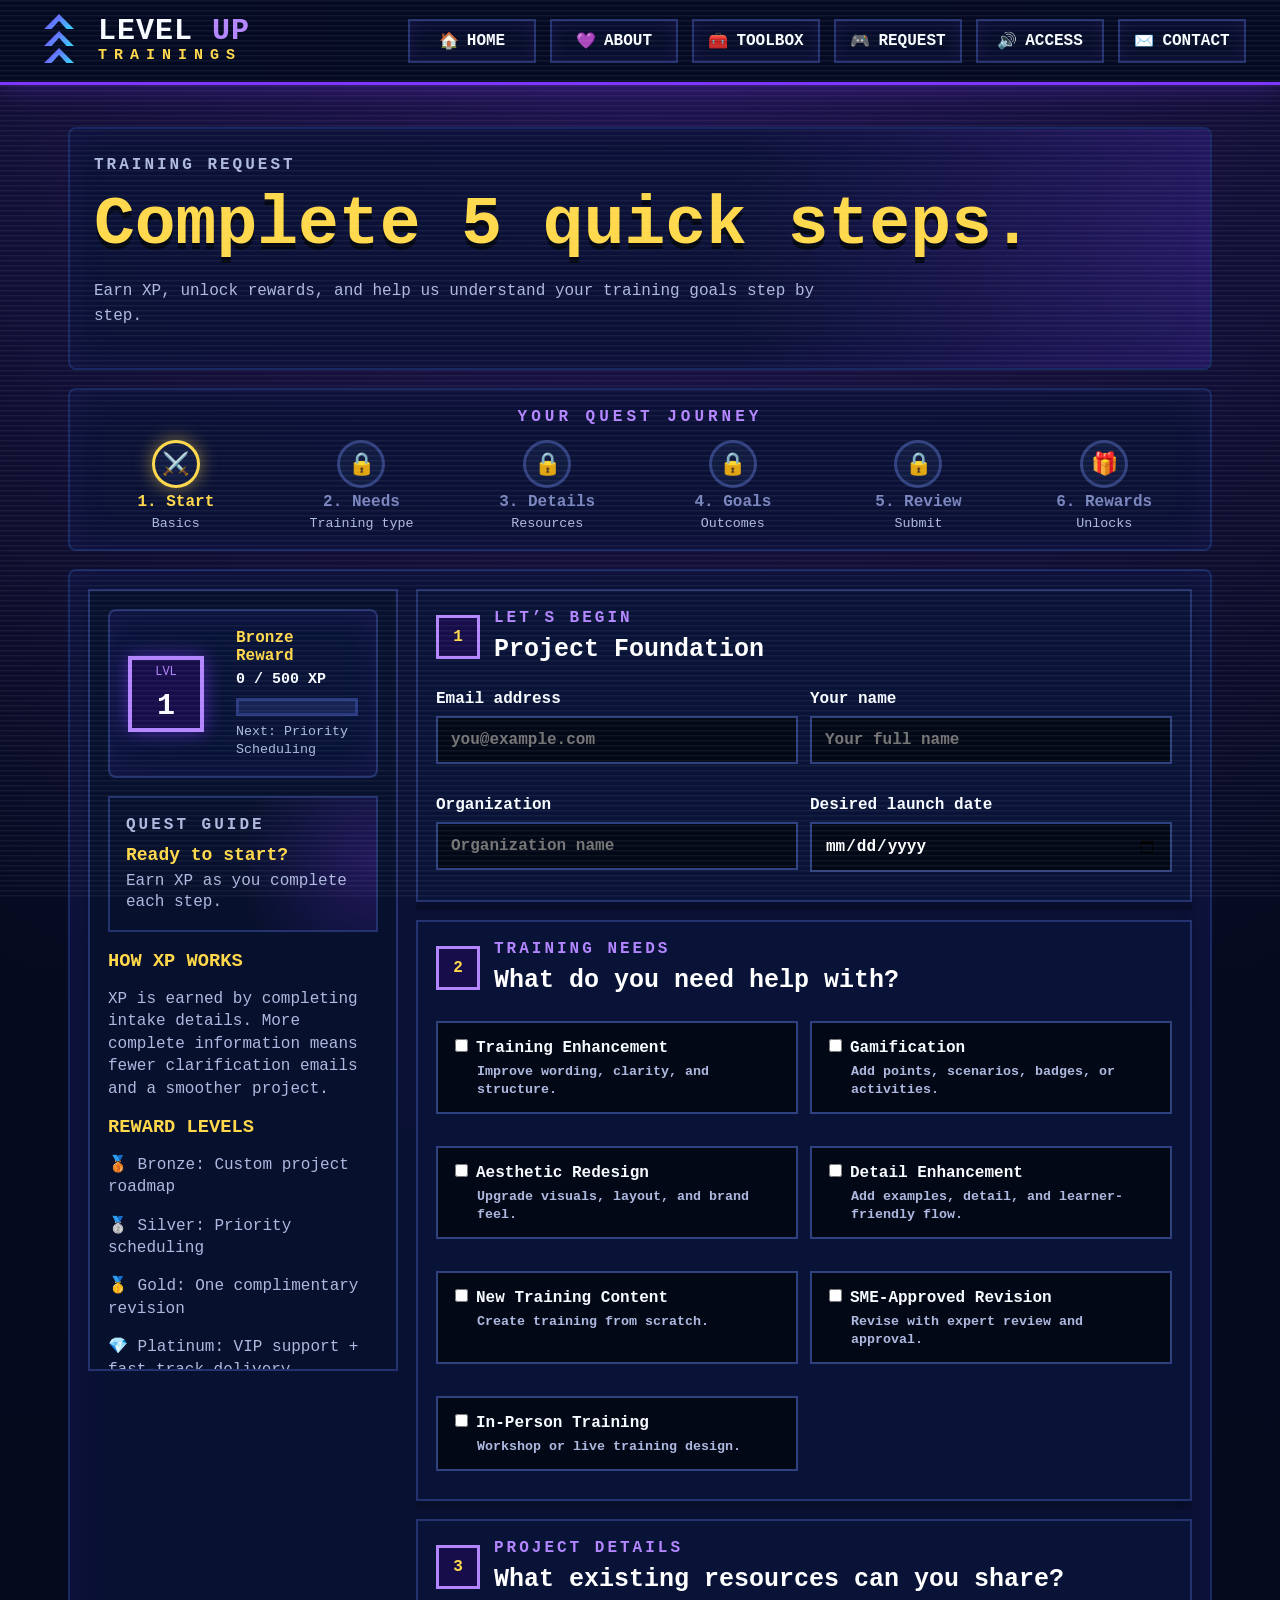
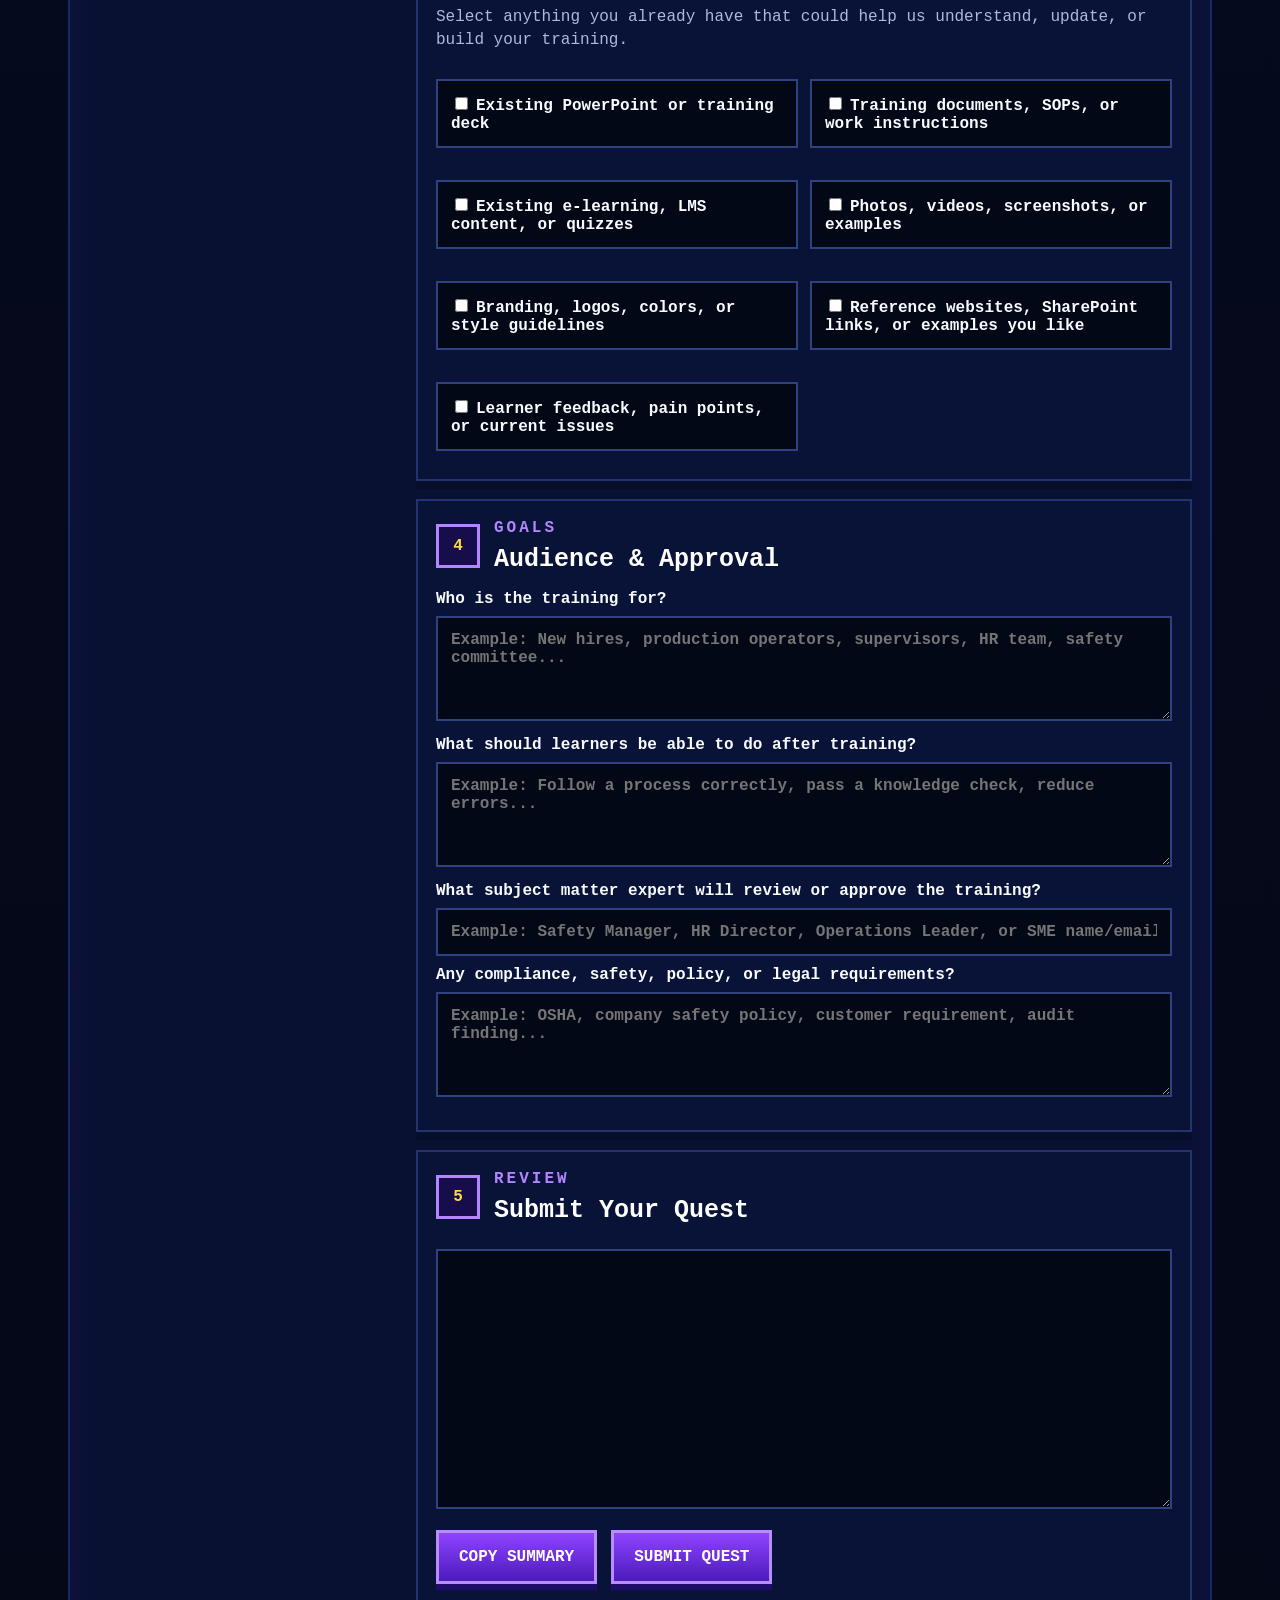
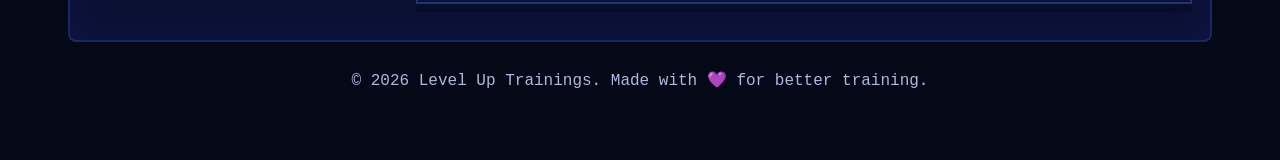
==== commit f5710282: "Add files via upload" ====
--- a/quest.html
+++ b/quest.html
@@ -35,8 +35,8 @@
 
     <section class="page-hero compact-page-hero">
       <p class="mini">Training reQUEST</p>
-      <h2>Answer 5 quick questions.</h2>
-      <p>Earn XP, unlock rewards, and help us understand your training goals.</p>
+      <h2>Complete 5 quick steps.</h2>
+      <p>Earn XP, unlock rewards, and help us understand your training goals step by step.</p>
     </section>
 <section class="journey">
       <p>Your Quest Journey</p>
--- a/styles.css
+++ b/styles.css
@@ -1386,28 +1386,18 @@
 }
 
 
-/* V13: Sun/Moon teeter-totter day/night mode */
+/* V19 FINAL CLEAN: replaces old stacked V13-V18 scene CSS */
+
 body.light-mode {
-  --bg: #fff9e9;
-  --panel: #fffdf4;
-  --panel2: #fff4d8;
-  --line: #c9a8ff;
-  --purple: #7e35ff;
-  --purple2: #8d55ff;
-  --gold: #ef8b13;
-  --cyan: #3aa8d8;
-  --white: #0c1534;
-  --muted: #304066;
-  --green: #137a37;
-  background:
-    radial-gradient(circle at top, rgba(255,216,75,.28), transparent 34%),
-    linear-gradient(180deg, #fff9e9 0%, #fffdf4 100%);
-  color: #0c1534;
-}
-
-body.light-mode .topbar {
-  background: rgba(255, 253, 244, .96);
-}
+  --bg:#fff9e9; --panel:#fffdf4; --panel2:#fff4d8; --line:#c9a8ff;
+  --purple:#7e35ff; --purple2:#8d55ff; --gold:#ef8b13; --cyan:#3aa8d8;
+  --white:#0c1534; --muted:#304066; --green:#137a37;
+  background: radial-gradient(circle at top, rgba(255,216,75,.24), transparent 34%),
+              linear-gradient(180deg, #fff9e9 0%, #fffdf4 100%);
+  color:#0c1534;
+}
+
+body.light-mode .topbar { background:rgba(255,253,244,.96); }
 
 body.light-mode .hero,
 body.light-mode .feature-row,
@@ -1415,437 +1405,311 @@
 body.light-mode .info-section,
 body.light-mode .page-hero,
 body.light-mode .contact {
-  background:
-    radial-gradient(circle at right, rgba(126,53,255,.10), transparent 50%),
-    rgba(255, 253, 244, .92);
-}
-
-body.light-mode .mascot-stage {
-  background:
-    radial-gradient(circle at center, rgba(255,216,75,.22), transparent 48%),
-    linear-gradient(180deg, rgba(204,238,255,.9), rgba(255,246,216,.95));
-}
-
-body.light-mode .sky {
-  opacity: .55;
-  background:
-    radial-gradient(circle at 25% 25%, rgba(255,216,75,.65) 0 3px, transparent 4px),
-    radial-gradient(circle at 70% 30%, rgba(90,170,220,.35) 0 28px, transparent 30px),
-    radial-gradient(circle at 45% 55%, rgba(90,170,220,.28) 0 22px, transparent 24px),
-    linear-gradient(180deg, rgba(188,229,255,.65), rgba(255,246,216,.5));
-}
-
-.celestial-toggle {
-  position: absolute;
-  z-index: 3;
-  left: 50%;
-  bottom: 36px;
-  width: 340px;
-  height: 130px;
-  transform: translateX(-50%);
-  pointer-events: none;
-}
-
-.celestial {
-  position: absolute;
-  z-index: 5;
-  width: 68px;
-  height: 68px;
-  border: 3px solid var(--purple2);
-  border-radius: 50%;
-  background: rgba(7,16,45,.85);
-  box-shadow: 0 0 20px rgba(126,53,255,.55);
-  cursor: pointer;
-  pointer-events: auto;
-  font-size: 34px;
-  display: grid;
-  place-items: center;
-  transition: transform .65s cubic-bezier(.2,.9,.2,1), filter .3s ease, box-shadow .3s ease;
-}
-
-.celestial:hover {
-  filter: brightness(1.2);
-}
-
-.celestial.moon {
-  left: 0;
-  bottom: 18px;
-}
-
-.celestial.sun {
-  right: 0;
-  top: 6px;
-}
-
-.seesaw {
-  position: absolute;
-  left: 45px;
-  right: 45px;
-  bottom: 46px;
-  height: 70px;
-  transform: rotate(-10deg);
-  transform-origin: center;
-  transition: transform .65s cubic-bezier(.2,.9,.2,1);
-}
-
-.seesaw-board {
-  position: absolute;
-  left: 0;
-  right: 0;
-  top: 22px;
-  height: 12px;
-  background: linear-gradient(90deg, #7e35ff, #b386ff, #7e35ff);
-  border: 3px solid #21105c;
-  box-shadow: 0 0 18px rgba(126,53,255,.45);
-}
-
-.seesaw-base {
-  position: absolute;
-  left: 50%;
-  bottom: 0;
-  width: 54px;
-  height: 48px;
-  transform: translateX(-50%);
-  background: linear-gradient(180deg, var(--purple2), var(--purple));
-  clip-path: polygon(50% 0, 100% 100%, 0 100%);
-  filter: drop-shadow(0 0 10px rgba(126,53,255,.45));
-}
-
-body.light-mode .seesaw {
-  transform: rotate(10deg);
-}
-
-body.light-mode .celestial.sun {
-  transform: translateY(76px) scale(1.08);
-  box-shadow: 0 0 24px rgba(255,216,75,.85);
-  background: #fff7ce;
-}
-
-body.light-mode .celestial.moon {
-  transform: translateY(-78px) scale(.92);
-  opacity: .82;
-}
-
-body:not(.light-mode) .celestial.moon {
-  box-shadow: 0 0 24px rgba(179,134,255,.85);
-}
-
-body:not(.light-mode) .celestial.sun {
-  opacity: .9;
-}
-
-.mode-hint {
-  position: absolute;
-  z-index: 4;
-  bottom: 4px;
-  left: 50%;
-  transform: translateX(-50%);
-  margin: 0;
-  font-size: 12px;
-  color: var(--muted);
-  text-align: center;
-  width: 260px;
-}
-
-body.light-mode .speech {
-  background: #ffffff;
-  color: #15122f;
-}
-
-body.light-mode .speech:after {
-  background: #ffffff;
-}
-
-body.light-mode .speech p {
-  color: #4d4d7a;
+  background: radial-gradient(circle at right, rgba(126,53,255,.08), transparent 50%),
+              rgba(255,253,244,.94);
+  box-shadow: inset 0 0 40px rgba(126,53,255,.05), 0 8px 22px rgba(12,21,52,.08);
 }
 
 body.light-mode nav a,
 body.light-mode .service-card,
 body.light-mode .toolbox-card,
 body.light-mode .contact-card,
-body.light-mode .hover-popup {
-  background: rgba(255,255,255,.84);
-}
+body.light-mode .hover-popup { background:rgba(255,255,255,.84); }
 
 body.light-mode input[type="text"],
 body.light-mode input[type="email"],
 body.light-mode input[type="date"],
-body.light-mode textarea {
-  background: #ffffff;
-  color: #0c1534;
-}
-
-@media (max-width: 850px) {
-  .celestial-toggle {
-    width: 245px;
-    height: 96px;
-    bottom: 26px;
-  }
-
-  .celestial {
-    width: 48px;
-    height: 48px;
-    font-size: 24px;
-  }
-
-  .celestial.moon {
-    bottom: 16px;
-  }
-
-  .celestial.sun {
-    top: 4px;
-  }
-
-  .seesaw {
-    left: 32px;
-    right: 32px;
-    bottom: 36px;
-  }
-
-  body.light-mode .celestial.sun {
-    transform: translateY(52px) scale(1.05);
-  }
-
-  body.light-mode .celestial.moon {
-    transform: translateY(-54px) scale(.92);
-  }
-
-  .mode-hint {
-    display: none;
-  }
-}
-
-
-/* V14: polished integrated day/night scene */
-.mascot-stage {
-  min-height: 430px;
-  overflow: hidden;
-}
-
-.mascot-stage::before {
-  content: "";
-  position: absolute;
-  inset: 0;
-  z-index: 0;
-  opacity: .55;
-  background:
-    radial-gradient(circle at 15% 22%, rgba(255,216,75,.7) 0 2px, transparent 3px),
-    radial-gradient(circle at 78% 25%, rgba(179,134,255,.65) 0 2px, transparent 3px),
-    radial-gradient(circle at 63% 65%, rgba(52,216,255,.45) 0 1px, transparent 2px);
-  animation: twinkle 2.4s ease-in-out infinite alternate;
-}
-
-@keyframes twinkle {
-  from { opacity: .32; }
-  to { opacity: .7; }
-}
-
-.scene-toggle-card {
-  position: absolute;
-  right: 22px;
-  bottom: 18px;
-  z-index: 5;
-  width: 290px;
-  min-height: 150px;
-  border: 3px solid rgba(179,134,255,.75);
-  border-radius: 18px;
-  background:
-    radial-gradient(circle at 80% 26%, rgba(255,216,75,.14), transparent 42%),
-    rgba(7,16,45,.78);
-  box-shadow:
-    0 0 28px rgba(126,53,255,.38),
-    inset 0 0 26px rgba(126,53,255,.14);
-  backdrop-filter: blur(4px);
-  padding: 14px 16px 10px;
-}
-
-.scene-title {
-  margin: 0 0 4px;
-  color: var(--gold);
-  text-align: center;
-  font-weight: 900;
-  letter-spacing: 1px;
-  text-transform: uppercase;
-}
-
-.scene-toggle-card .celestial-toggle {
-  position: relative;
-  left: auto;
-  bottom: auto;
-  width: 100%;
-  height: 84px;
-  transform: none;
-}
-
-.scene-toggle-card .celestial {
-  width: 50px;
-  height: 50px;
-  font-size: 25px;
-  border-width: 3px;
-}
-
-.scene-toggle-card .celestial.moon {
-  left: 14px;
-  bottom: 16px;
-}
-
-.scene-toggle-card .celestial.sun {
-  right: 14px;
-  top: 8px;
-}
-
-.scene-toggle-card .seesaw {
-  left: 58px;
-  right: 58px;
-  bottom: 28px;
-  height: 54px;
-}
-
-.scene-toggle-card .seesaw-board {
-  height: 9px;
-  top: 22px;
-  border-width: 2px;
-}
-
-.scene-toggle-card .seesaw-base {
-  width: 40px;
-  height: 34px;
-}
-
-.scene-toggle-card .mode-hint {
-  position: static;
-  transform: none;
-  width: auto;
-  margin-top: 0;
-  color: var(--muted);
-}
-
-#mascot {
-  z-index: 4;
-  width: min(295px, 74%);
-  transform-origin: center bottom;
-}
-
-.platform {
-  z-index: 2;
-  width: 360px;
-  height: 48px;
-  bottom: 42px;
-  border-radius: 8px;
-  background:
-    linear-gradient(180deg, #9ef05a 0 28%, #5fc93c 28% 46%, #7a4729 46% 100%);
-}
-
-body.light-mode .scene-toggle-card {
-  background:
-    radial-gradient(circle at 78% 18%, rgba(255,216,75,.28), transparent 44%),
-    rgba(255,255,255,.72);
-  border-color: rgba(126,53,255,.42);
-}
-
-body.light-mode .scene-toggle-card .seesaw {
-  transform: rotate(10deg);
-}
-
-body.light-mode .scene-toggle-card .celestial.sun {
-  transform: translateY(42px) scale(1.08);
-  box-shadow: 0 0 26px rgba(255,216,75,.9);
-}
-
-body.light-mode .scene-toggle-card .celestial.moon {
-  transform: translateY(-42px) scale(.9);
-  opacity: .75;
-}
-
-body:not(.light-mode) .scene-toggle-card .seesaw {
-  transform: rotate(-10deg);
-}
-
-body:not(.light-mode) .scene-toggle-card .celestial.moon {
-  box-shadow: 0 0 26px rgba(179,134,255,.85);
-}
-
-body:not(.light-mode) .scene-toggle-card .celestial.sun {
-  opacity: .88;
-}
-
-body.light-mode .mascot-stage::before {
-  background:
-    radial-gradient(circle at 20% 30%, rgba(255,174,70,.4) 0 2px, transparent 3px),
-    radial-gradient(circle at 72% 25%, rgba(70,170,220,.35) 0 28px, transparent 30px),
-    radial-gradient(circle at 38% 58%, rgba(70,170,220,.22) 0 22px, transparent 24px);
-}
-
-body.light-mode .platform {
-  background:
-    linear-gradient(180deg, #b8f57f 0 32%, #6ed34c 32% 50%, #8b5b34 50% 100%);
-}
-
-@media (max-width: 850px) {
-  .mascot-stage {
-    min-height: 340px;
-  }
-
-  #mascot {
-    width: min(230px, 70%);
-  }
-
-  .platform {
-    width: 260px;
-    height: 34px;
-    bottom: 35px;
-  }
-
-  .scene-toggle-card {
-    right: 50%;
-    transform: translateX(50%);
-    bottom: 6px;
-    width: min(270px, calc(100% - 18px));
-    min-height: 104px;
-    padding: 8px 12px 6px;
-  }
-
-  .scene-title {
-    font-size: 11px;
-  }
-
-  .scene-toggle-card .celestial-toggle {
-    height: 62px;
-  }
-
-  .scene-toggle-card .celestial {
-    width: 38px;
-    height: 38px;
-    font-size: 19px;
-  }
-
-  .scene-toggle-card .celestial.moon {
-    left: 20px;
-    bottom: 12px;
-  }
-
-  .scene-toggle-card .celestial.sun {
-    right: 20px;
-    top: 6px;
-  }
-
-  .scene-toggle-card .seesaw {
-    left: 62px;
-    right: 62px;
-    bottom: 20px;
-    height: 42px;
-  }
-
-  .scene-toggle-card .mode-hint {
-    display: none;
-  }
-
-  body.light-mode .scene-toggle-card .celestial.sun {
-    transform: translateY(30px) scale(1.05);
-  }
-
-  body.light-mode .scene-toggle-card .celestial.moon {
-    transform: translateY(-30px) scale(.9);
-  }
-}
+body.light-mode textarea { background:#fff; color:#0c1534; }
+
+body.light-mode .hero h2,
+body.light-mode .hero h2 span,
+body.light-mode .hero h2 em,
+body.light-mode .hero-copy h2,
+body.light-mode .hero-copy h2 span,
+body.light-mode .hero-copy h2 em {
+  text-shadow:none !important;
+  filter:none !important;
+}
+body.light-mode .hero h2 { color:#0b1435; }
+body.light-mode .hero h2 span { color:#7e35ff; }
+body.light-mode .hero h2 em { color:#ef8b13; }
+
+.mascot-stage.clean-scene {
+  min-height:430px;
+  display:grid;
+  place-items:center;
+  position:relative;
+  isolation:isolate;
+  overflow:hidden;
+  border-radius:8px;
+  border:1px solid rgba(126,53,255,.35);
+  background: radial-gradient(circle at center, rgba(126,53,255,.22), transparent 45%),
+              linear-gradient(180deg, rgba(9,20,62,.9), rgba(6,11,34,.95));
+}
+
+body.light-mode .mascot-stage.clean-scene {
+  background: radial-gradient(circle at center, rgba(255,216,75,.18), transparent 48%),
+              linear-gradient(180deg, rgba(204,238,255,.92), rgba(255,246,216,.96));
+}
+
+.mascot-stage.clean-scene .sky {
+  position:absolute;
+  inset:0;
+  z-index:0;
+  opacity:.34;
+  background: radial-gradient(circle at 18% 22%, var(--gold) 0 2px, transparent 3px),
+              radial-gradient(circle at 70% 18%, var(--purple2) 0 2px, transparent 3px),
+              radial-gradient(circle at 80% 55%, var(--cyan) 0 1px, transparent 2px),
+              linear-gradient(180deg, rgba(22,62,92,.45), rgba(2,8,24,.7));
+}
+
+body.light-mode .mascot-stage.clean-scene .sky {
+  opacity:.75;
+  background: radial-gradient(circle at 24% 26%, rgba(255,216,75,.65) 0 3px, transparent 4px),
+              radial-gradient(circle at 72% 30%, rgba(90,170,220,.32) 0 28px, transparent 30px),
+              radial-gradient(circle at 45% 55%, rgba(90,170,220,.22) 0 22px, transparent 24px),
+              linear-gradient(180deg, rgba(188,229,255,.65), rgba(255,246,216,.55));
+}
+
+.mascot-stage.clean-scene .mascot-glow {
+  position:absolute;
+  z-index:1;
+  width:270px;
+  height:270px;
+  border-radius:50%;
+  background:radial-gradient(circle, rgba(126,53,255,.25), rgba(126,53,255,.08) 45%, transparent 70%);
+  filter:blur(10px);
+  animation:softGlow 2.6s ease-in-out infinite alternate;
+}
+
+.mascot-stage.clean-scene::after {
+  content:"";
+  position:absolute;
+  z-index:17;
+  bottom:32px;
+  width:285px;
+  height:34px;
+  border-radius:50%;
+  background:radial-gradient(ellipse, rgba(0,0,0,.24), transparent 68%);
+}
+
+.mascot-stage.clean-scene .scene-toggle-card {
+  position:absolute;
+  z-index:2;
+  left:50%;
+  right:auto;
+  bottom:70px;
+  width:min(560px,96%);
+  height:150px;
+  min-height:0;
+  padding:0;
+  transform:translateX(-50%);
+  background:transparent;
+  border:0;
+  box-shadow:none;
+  backdrop-filter:none;
+  pointer-events:none;
+}
+
+.mascot-stage.clean-scene .scene-title { display:none; }
+
+.mascot-stage.clean-scene .celestial-toggle {
+  position:absolute;
+  inset:0;
+  width:100%;
+  height:100%;
+  transform:none;
+  pointer-events:none;
+}
+
+.mascot-stage.clean-scene .celestial,
+.mascot-stage.clean-scene button.celestial {
+  all:unset;
+  position:absolute;
+  display:block;
+  width:auto;
+  height:auto;
+  min-width:0;
+  min-height:0;
+  padding:0;
+  margin:0;
+  border:0;
+  outline:0;
+  border-radius:0;
+  background:transparent;
+  box-shadow:none;
+  text-shadow:none;
+  font-size:40px;
+  line-height:1;
+  cursor:pointer;
+  pointer-events:auto;
+  appearance:none;
+  -webkit-appearance:none;
+  transition:transform .65s cubic-bezier(.2,.9,.2,1), opacity .25s ease, filter .25s ease;
+}
+
+.mascot-stage.clean-scene .celestial.moon {
+  left:2%;
+  bottom:46px;
+  filter:drop-shadow(0 0 10px rgba(179,134,255,.45));
+}
+
+.mascot-stage.clean-scene .celestial.sun {
+  right:2%;
+  top:8px;
+  filter:drop-shadow(0 0 12px rgba(255,216,75,.62));
+}
+
+.mascot-stage.clean-scene .seesaw {
+  position:absolute;
+  z-index:1;
+  left:11%;
+  right:11%;
+  bottom:52px;
+  height:52px;
+  transform:rotate(-6deg);
+  transform-origin:center;
+  opacity:.55;
+  pointer-events:none;
+  transition:transform .65s cubic-bezier(.2,.9,.2,1), opacity .25s ease;
+}
+
+.mascot-stage.clean-scene .seesaw-board {
+  position:absolute;
+  left:0;
+  right:0;
+  top:25px;
+  height:10px;
+  border:2px solid rgba(43,23,13,.68);
+  border-radius:999px;
+  background:linear-gradient(180deg, #b87742 0%, #7b3f20 58%, #4e2818 100%);
+  box-shadow:0 5px 0 rgba(0,0,0,.12);
+}
+
+.mascot-stage.clean-scene .seesaw-base {
+  position:absolute;
+  left:50%;
+  bottom:1px;
+  width:38px;
+  height:32px;
+  transform:translateX(-50%);
+  background:linear-gradient(180deg, #b87742, #5e321b);
+  clip-path:polygon(50% 0, 100% 100%, 0 100%);
+  filter:drop-shadow(0 4px 0 rgba(0,0,0,.12));
+}
+
+.mascot-stage.clean-scene #mascot {
+  position:relative;
+  z-index:20;
+  width:min(292px,72%);
+  image-rendering:auto;
+  filter:drop-shadow(0 12px 0 rgba(0,0,0,.18));
+  animation:idle 1.8s ease-in-out infinite;
+}
+
+.mascot-stage.clean-scene .platform {
+  position:absolute;
+  z-index:18;
+  bottom:38px;
+  width:330px;
+  height:42px;
+  border:5px solid #1e120c;
+  border-radius:8px;
+  background:linear-gradient(180deg, #9ef05a 0 28%, #5fc93c 28% 46%, #7a4729 46% 100%);
+  box-shadow:0 10px 0 rgba(0,0,0,.24);
+}
+
+body.light-mode .mascot-stage.clean-scene .platform {
+  background:linear-gradient(180deg, #b8f57f 0 32%, #6ed34c 32% 50%, #8b5b34 50% 100%);
+}
+
+.mascot-stage.clean-scene .speech { z-index:30; }
+
+body.light-mode .speech { background:#fff; color:#15122f; }
+body.light-mode .speech:after { background:#fff; }
+body.light-mode .speech p { color:#4d4d7a; }
+
+.mascot-stage.clean-scene .mode-hint {
+  position:absolute;
+  left:50%;
+  bottom:-20px;
+  width:100%;
+  transform:translateX(-50%);
+  text-align:center;
+  font-size:10px;
+  color:var(--muted);
+  opacity:.45;
+  pointer-events:none;
+}
+
+body.light-mode .mascot-stage.clean-scene .seesaw {
+  transform:rotate(6deg);
+  opacity:.42;
+}
+
+body.light-mode .mascot-stage.clean-scene .celestial.sun {
+  transform:translateY(56px) scale(1.04);
+  opacity:.95;
+}
+
+body.light-mode .mascot-stage.clean-scene .celestial.moon {
+  transform:translateY(-46px) scale(.88);
+  opacity:.44;
+}
+
+body:not(.light-mode) .mascot-stage.clean-scene .celestial.moon {
+  transform:translateY(0) scale(1.04);
+  opacity:.95;
+}
+
+body:not(.light-mode) .mascot-stage.clean-scene .celestial.sun {
+  transform:translateY(0) scale(.9);
+  opacity:.62;
+}
+
+@media (max-width:850px) {
+  .mascot-stage.clean-scene { min-height:330px; }
+
+  .mascot-stage.clean-scene .scene-toggle-card {
+    bottom:52px;
+    width:min(330px,96%);
+    height:105px;
+  }
+
+  .mascot-stage.clean-scene .celestial,
+  .mascot-stage.clean-scene button.celestial { font-size:27px; }
+
+  .mascot-stage.clean-scene .celestial.moon {
+    left:0;
+    bottom:32px;
+  }
+
+  .mascot-stage.clean-scene .celestial.sun {
+    right:0;
+    top:6px;
+  }
+
+  .mascot-stage.clean-scene .seesaw {
+    left:12%;
+    right:12%;
+    bottom:36px;
+  }
+
+  .mascot-stage.clean-scene #mascot { width:min(225px,72%); }
+
+  .mascot-stage.clean-scene .platform {
+    width:255px;
+    height:34px;
+    bottom:31px;
+  }
+
+  body.light-mode .mascot-stage.clean-scene .celestial.sun {
+    transform:translateY(40px) scale(1.04);
+  }
+
+  body.light-mode .mascot-stage.clean-scene .celestial.moon {
+    transform:translateY(-32px) scale(.88);
+  }
+
+  .mascot-stage.clean-scene .mode-hint { display:none; }
+}
